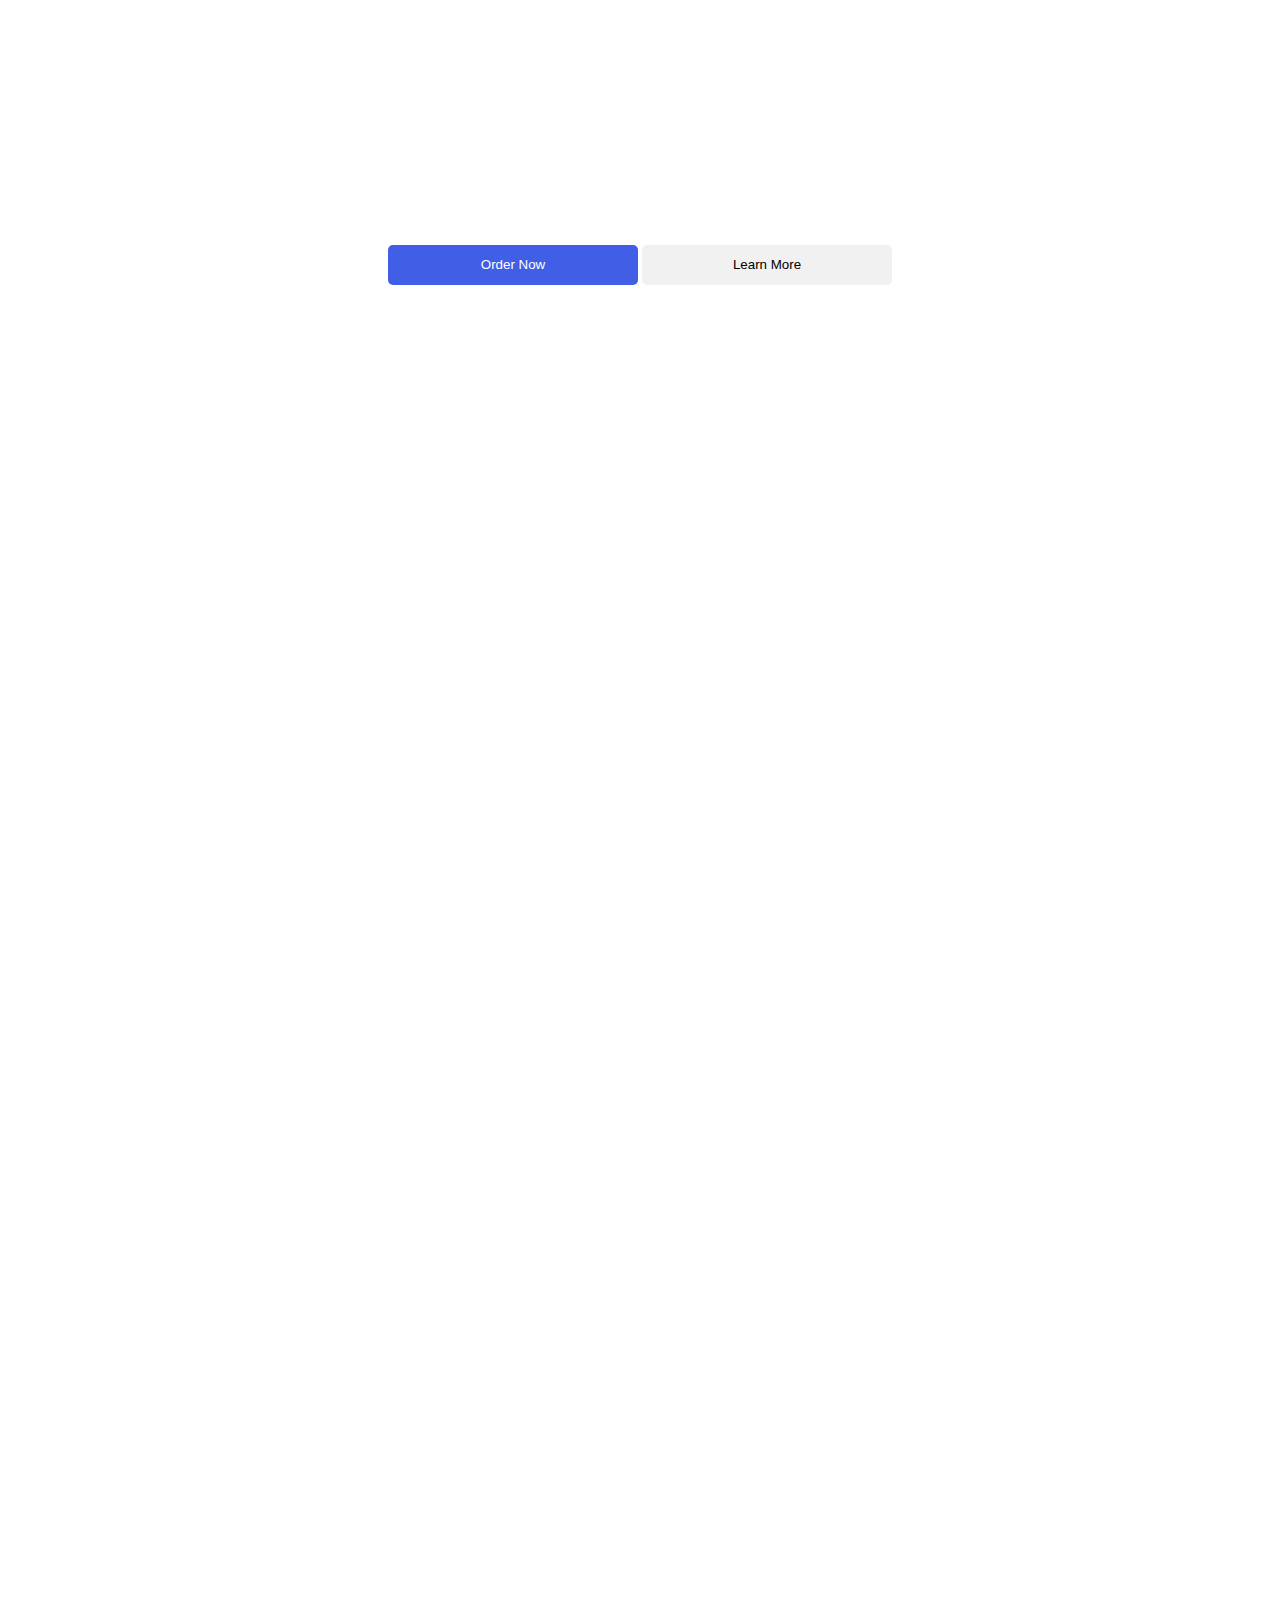
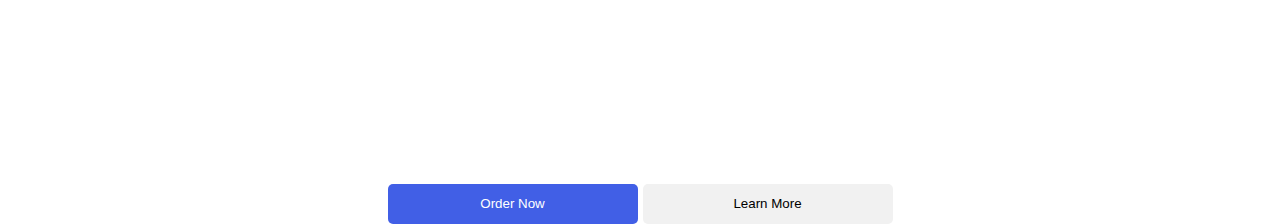
==== index.html @ 74f20c33 "Add files via upload" ====
<!DOCTYPE html>
<html lang="en">
<head>
    <meta charset="UTF-8">
    <meta name="viewport" content="width=device-width, initial-scale=1.0">
    <title>Tesla</title>
    <link rel="stylesheet" href="style.css">
</head>
<body>
    <div class="section1">
        <header>
            <div class="content-head">
                <div class="logo-div">
                    <a href="index.html"><img class="logo" src="images/logo-white.png" alt=""></a>
                </div>
                <div class="h">
                    <h3>Vehicles</h3>
                    <h3>Energy</h3>
                    <h3>Charging</h3>
                    <h3>Discover</h3>
                    <h3>Shop</h3>
                </div>
                <div class="icons">
                    <img src="images/globe.png" alt="">
                    <img src="images/interrogation.png" alt="">
                    <img src="images/circle-user (1).png" alt="">
                </div>
            </div>
            <div class="fixed">
                <img class="comm" src="images/message.png" alt="">
            </div>
        </header>

        <div class="container">
            <h1 class="h1-c">Model Y</h1>
            <h2 class="h2-c">Starting at $41,490</h2>
            <h3 class="h3-c">After $7,500 Federal Tax Credit</h3>
            <div class="btns-1">
                <button class="order-1">Order Now</button>
                <button class="learn-1">Learn More</button>
            </div>
        </div>
    </div>

    <div class="section2">
        <div class="s2">
            <h1>Model 3</h1>
            <h2>$299/mo Leasing With $1,000 Down</h2>
        </div>
        <div class="btn-2">
            <button class="order-2">Order Now</button>
            <button class="learn-2">Learn More</button>
        </div>
    </div>

    <div class="section3">
        <div>

        </div>
    </div>
</html>
---- style.css ----
@import url('https://fonts.googleapis.com/css2?family=Nunito+Sans:ital,opsz,wght@0,6..12,200..1000;1,6..12,200..1000&display=swap');
body  {
    background-size: cover;
    color: white; 
}
.section1{
    z-index: 1;
    background:url(https://digitalassets.tesla.com/tesla-contents/image/upload/f_auto,q_auto/Homepage-Model-Y-2-Hero-Desktop-APAC-LHD.png) ;
    background-size: cover;
    height: 100vh;
    background-repeat: no-repeat;
    font-family: "Nunito Sans", sans-serif;
    color: white;
    padding: 0;
    margin: -8px;
}
.section2 {
    z-index: 2;
    background:url(images/model-3.avif) ;
    background-size: cover;
    height: 100vh;
    background-repeat: no-repeat;
    font-family: "Nunito Sans", sans-serif;
    color: white;
    padding: 0;
    margin: -8px;
    
}


.content-head {
    display: flex;
    height: 70px;
    width: 100%;
}


.logo-div {
    justify-content: flex-start;
    align-self: flex-start;
    z-index: 30;
    margin-top: 24px;
    margin-left: 30px;
    display: flex;
}


.logo {
    width: 150px;   
    filter: brightness(200%);
}


.h {
    z-index: 20;
    cursor: pointer;
    width:60%;
    justify-content: center;
    margin-right: 30px;
    color: white;
    display: flex;
    margin: auto;
    gap: 40px;
    margin-right: -20px;
    flex-direction: row;
}


.h h3 {
    font-weight: 700;
}


.icons {
    display: flex;
    cursor: pointer;
    margin: auto;
    z-index: 10;
    gap: 20px;
    justify-content: flex-end;
    align-self: flex-end;
    margin-right: 30px;
}

.container {
    justify-content: center;
    align-items:center ;
    display: flex;
    margin: auto;
    flex-direction: column;
    gap:5px
}


.h1-c {
    z-index: 10;
    font-size: 70px;
    margin-top: -0px;
}


.h2-c {
    z-index: 11;
    margin-top: -60px;
}


.h3-c {
    z-index: 12;
    margin-top: -20px;
}


.order-1 {
    width: 250px;
    height: 40px;
    background-color: rgb(65, 95, 230);
    border: none;
    outline: none;
    color: white;
    cursor: pointer;
    border-radius: 5px;
}
.order-1:hover {
    filter: brightness(90%);
    transition: filter 0.3s;
}


.learn-1 {
    width: 250px;
    height: 40px;
    border: none;
    outline: none;
    color: black;
    background-color: rgb(241, 241, 241);
    cursor: pointer;
    border-radius: 5px;
}
.learn-1:hover {
    filter: brightness(90%);
    transition: filter 0.3s;
}

.fixed {
    display:flex;
    position: fixed;
    background-color: rgb(120, 122, 125);
    border-radius: 5px;
    width: 50px;
    height: 40px;
    justify-content: flex-end;
    align-items: flex-end;
    align-self: flex-end;
    display: flex;
    margin-left: 1840px;
    margin-top: 820px;
}
.comm{
    display: flex;
    margin: auto;
    padding-top: 2px;
    width: 30px;
    filter: brightness(200%);
    z-index: 100;
    justify-content: flex-end;
    align-items: flex-end;

}

.s2 {
    display: flex;
    flex-direction: column;
   
    text-align: center;
    padding:60px;
}
.s2 h1{
    font-size: 70px;
    z-index: 20;
}
.s2 h2 {
    margin-top: -40px;
    z-index: 25;
    text-decoration: underline;
}


.btn-2 {
    display: flex;
    margin: auto;
    gap: 5px;
    margin-top: 570px;
    justify-content: center;
    align-items: center;
    
}
.order-2 {
    width: 250px;
    height: 40px;
    background-color: rgb(65, 95, 230);
    border: none;
    outline: none;
    color: white;
    cursor: pointer;
    border-radius: 5px;
}
.order-2:hover {
    filter: brightness(90%);
    transition: filter 0.3s;
}


.learn-2 {
    width: 250px;
    height: 40px;
    border: none;
    outline: none;
    color: black;
    background-color: rgb(241, 241, 241);
    cursor: pointer;
    border-radius: 5px;
}
.learn-2:hover {
    filter: brightness(90%);
    transition: filter 0.3s;
}
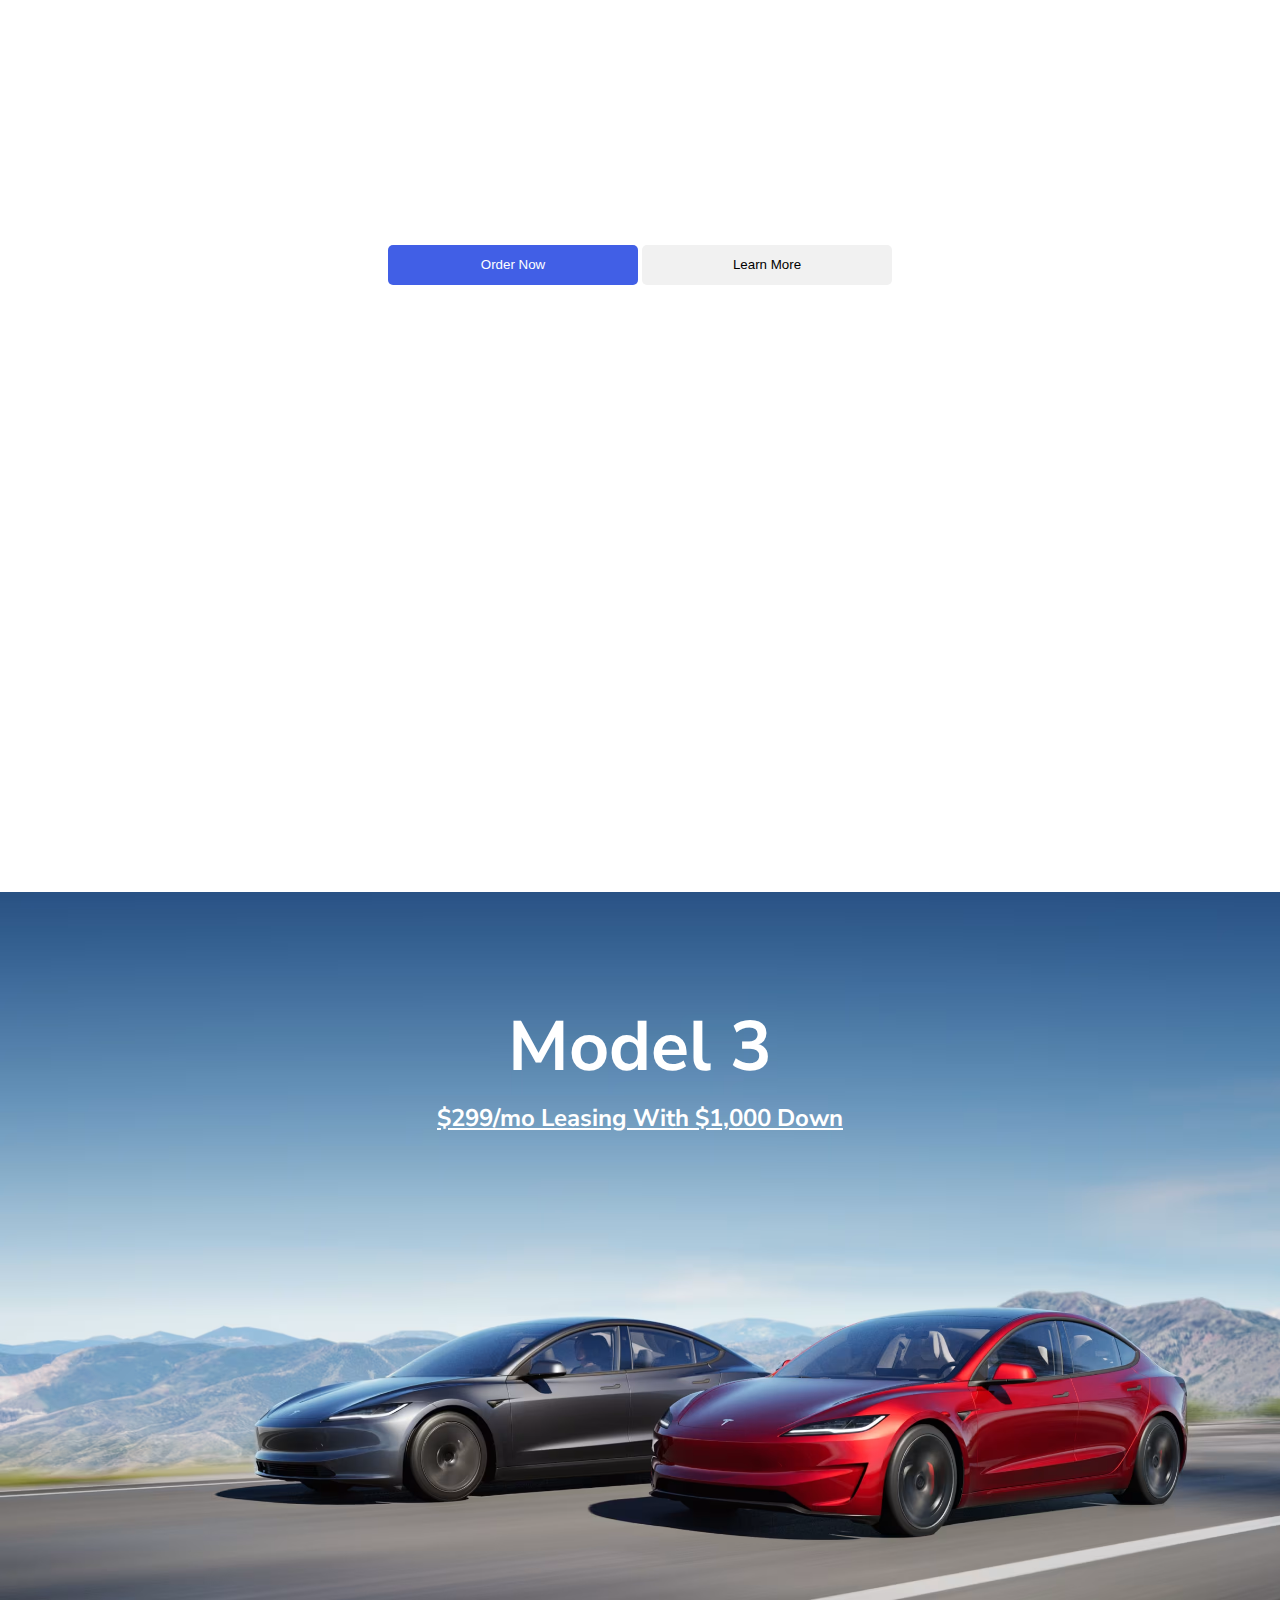
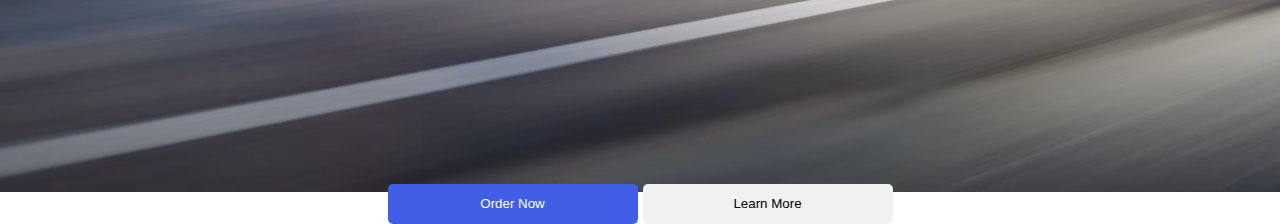
==== commit 9ecdc8e2: "Add files via upload" ====
--- a/index.html
+++ b/index.html
@@ -11,7 +11,7 @@
         <header>
             <div class="content-head">
                 <div class="logo-div">
-                    <a href="index.html"><img class="logo" src="images/logo-white.png" alt=""></a>
+                    <a href="index.html"><img class="logo" src="logo-white.png" alt=""></a>
                 </div>
                 <div class="h">
                     <h3>Vehicles</h3>
@@ -21,13 +21,13 @@
                     <h3>Shop</h3>
                 </div>
                 <div class="icons">
-                    <img src="images/globe.png" alt="">
-                    <img src="images/interrogation.png" alt="">
-                    <img src="images/circle-user (1).png" alt="">
+                    <img src="globe.png" alt="">
+                    <img src="interrogation.png" alt="">
+                    <img src="circle-user (1).png" alt="">
                 </div>
             </div>
             <div class="fixed">
-                <img class="comm" src="images/message.png" alt="">
+                <img class="comm" src="message.png" alt="">
             </div>
         </header>
 
--- a/style.css
+++ b/style.css
@@ -17,7 +17,7 @@
 }
 .section2 {
     z-index: 2;
-    background:url(images/model-3.avif) ;
+    background:url(model-3.avif) ;
     background-size: cover;
     height: 100vh;
     background-repeat: no-repeat;
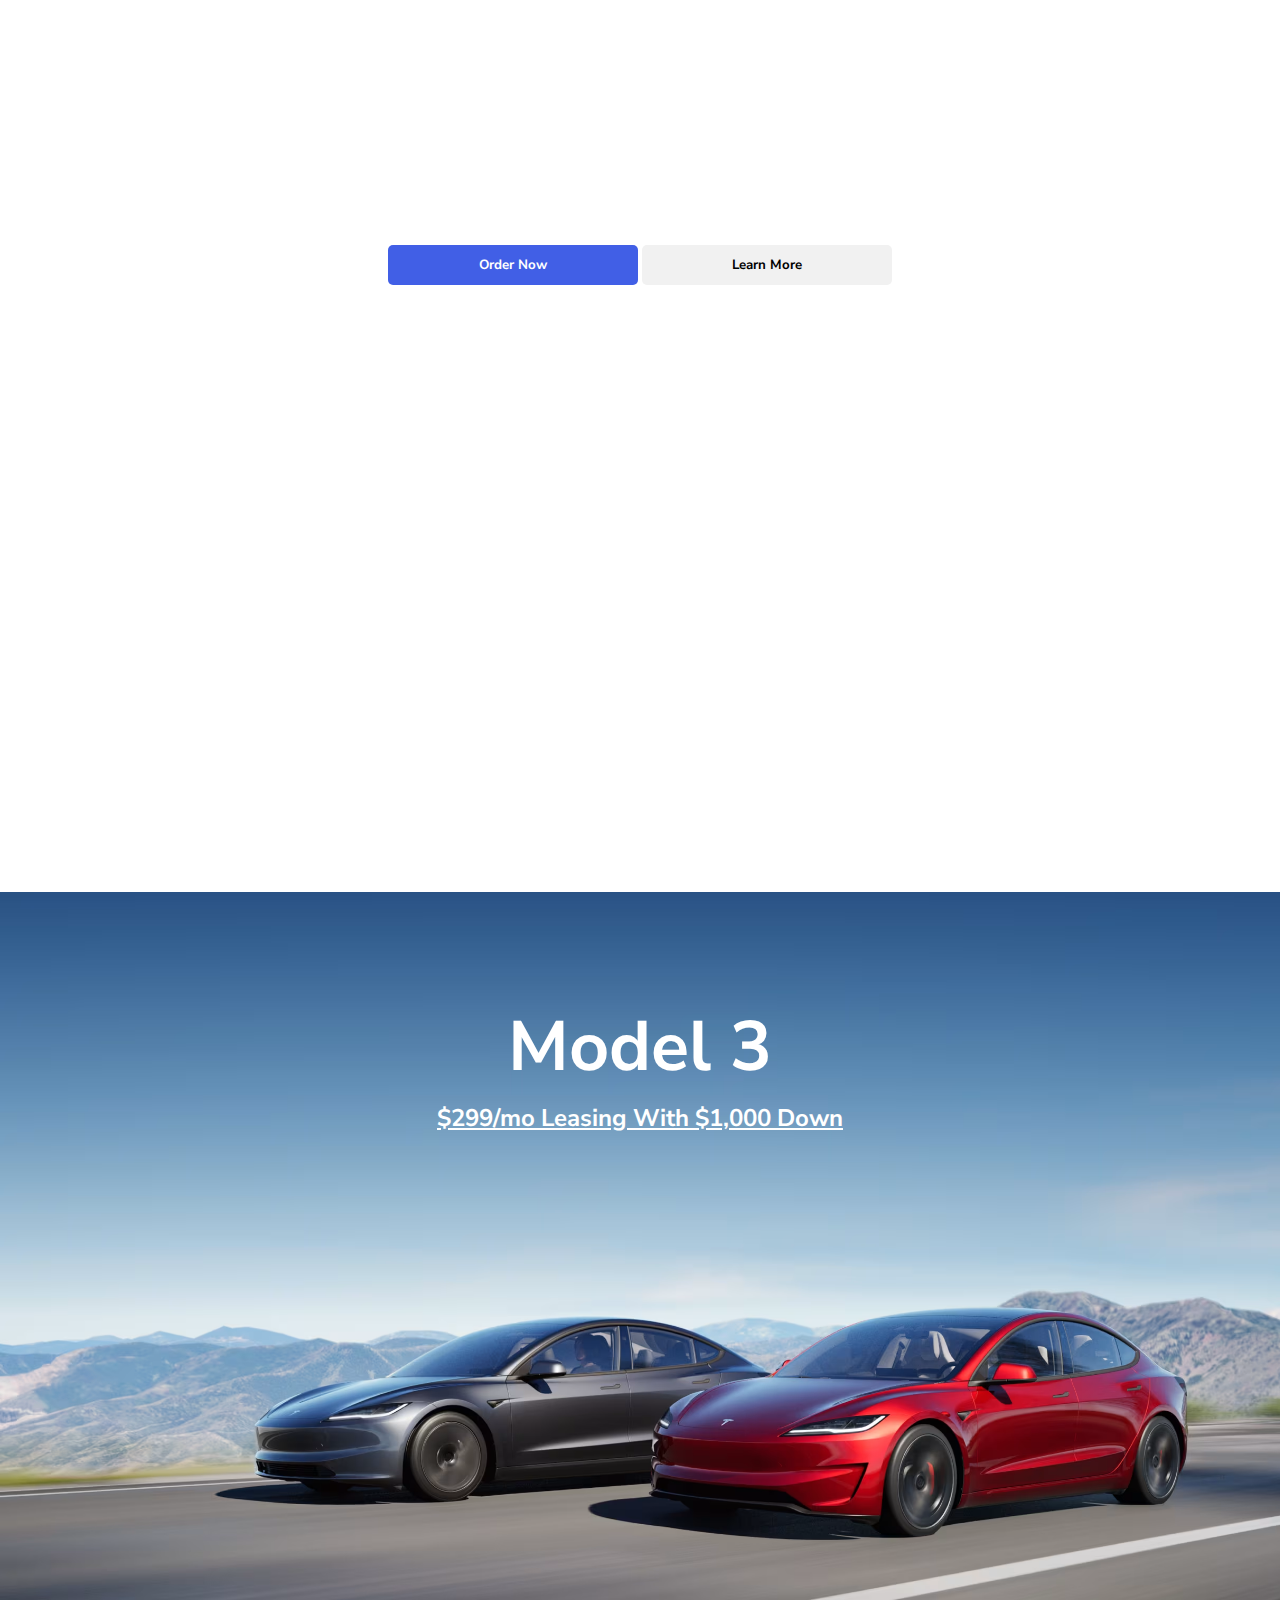
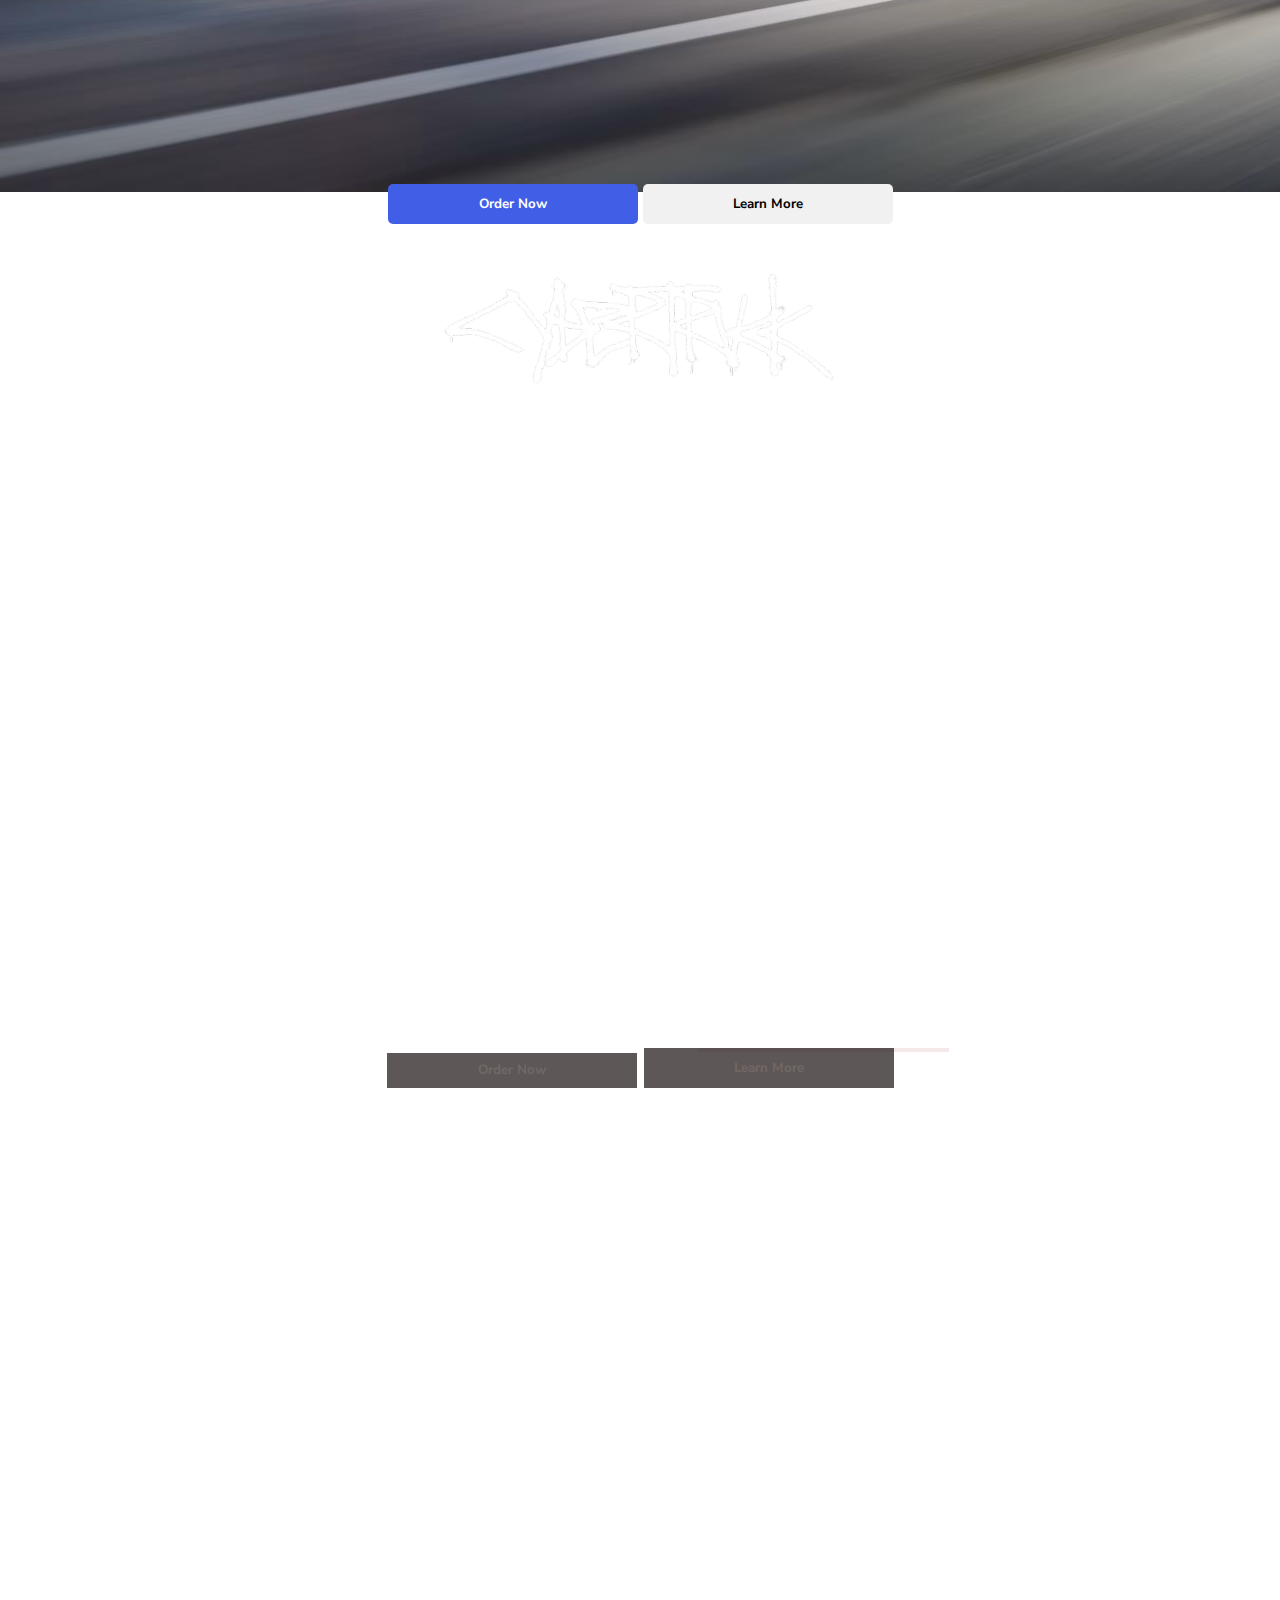
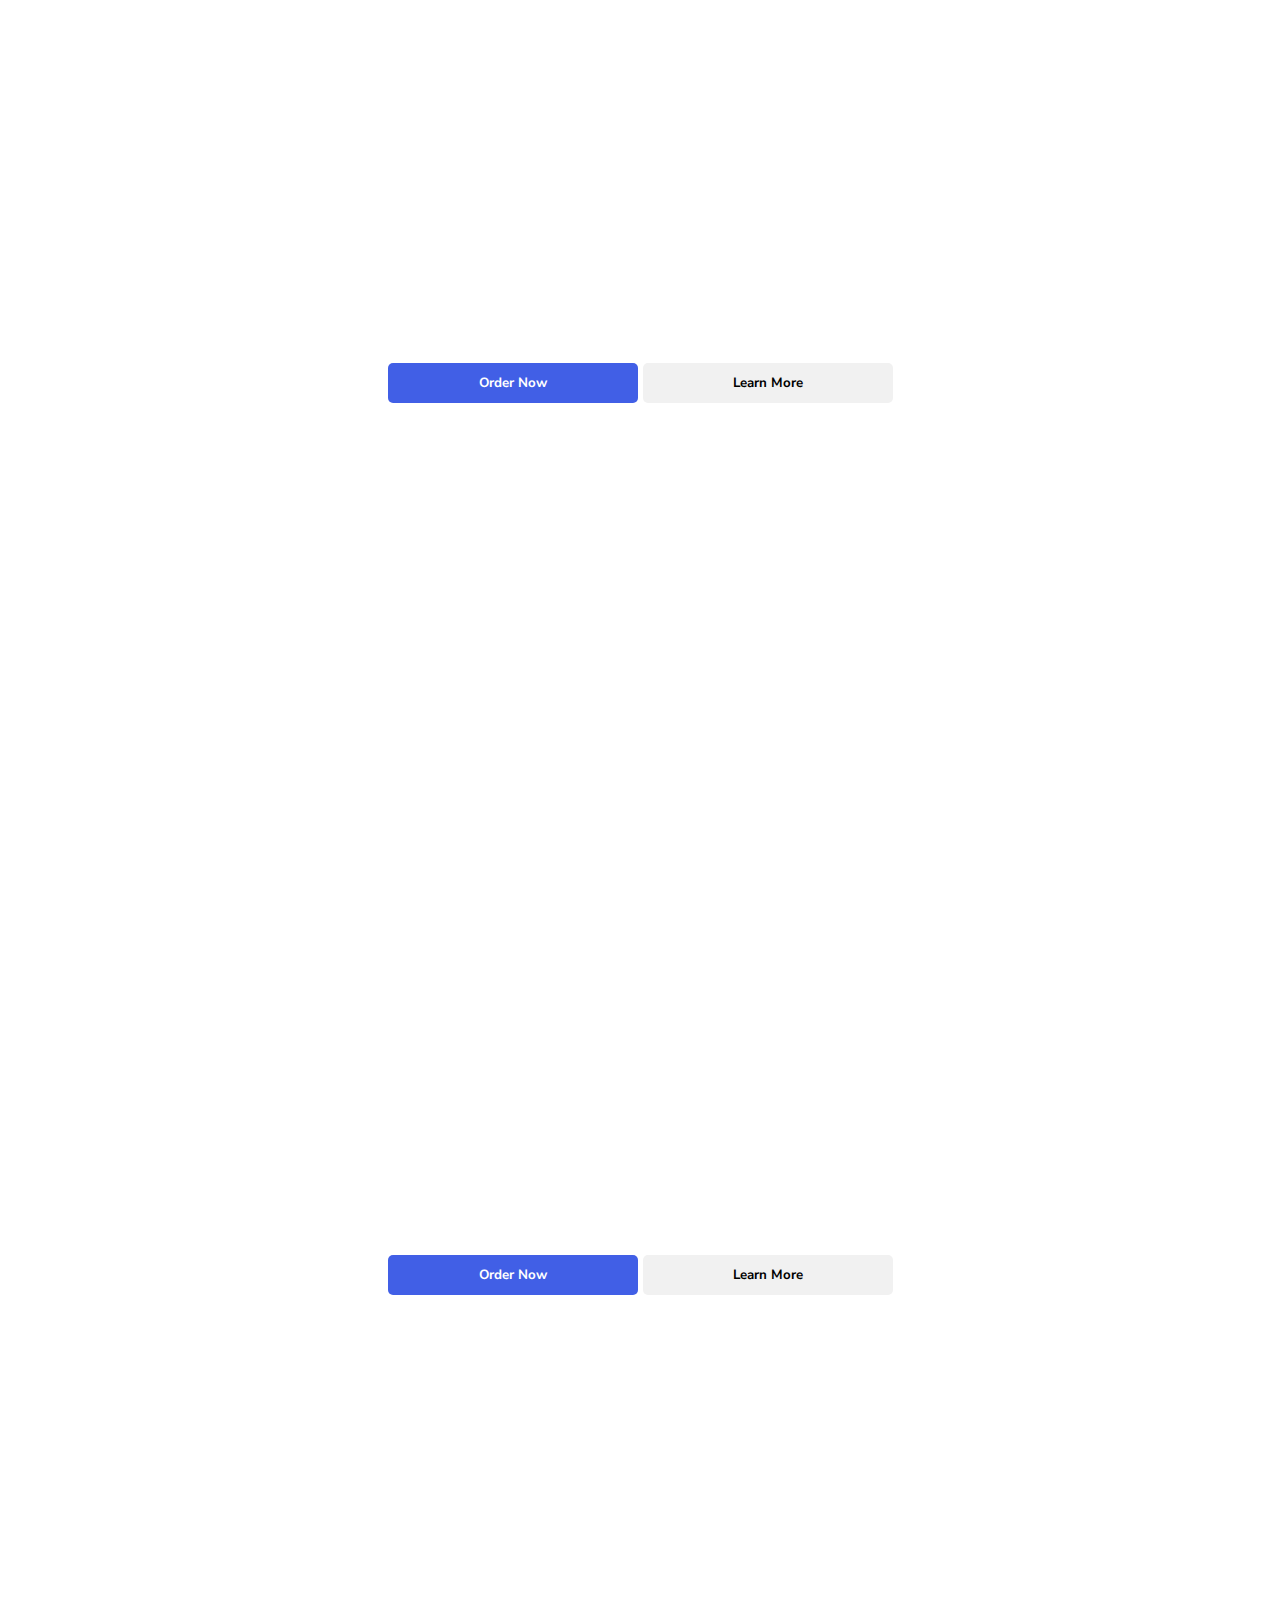
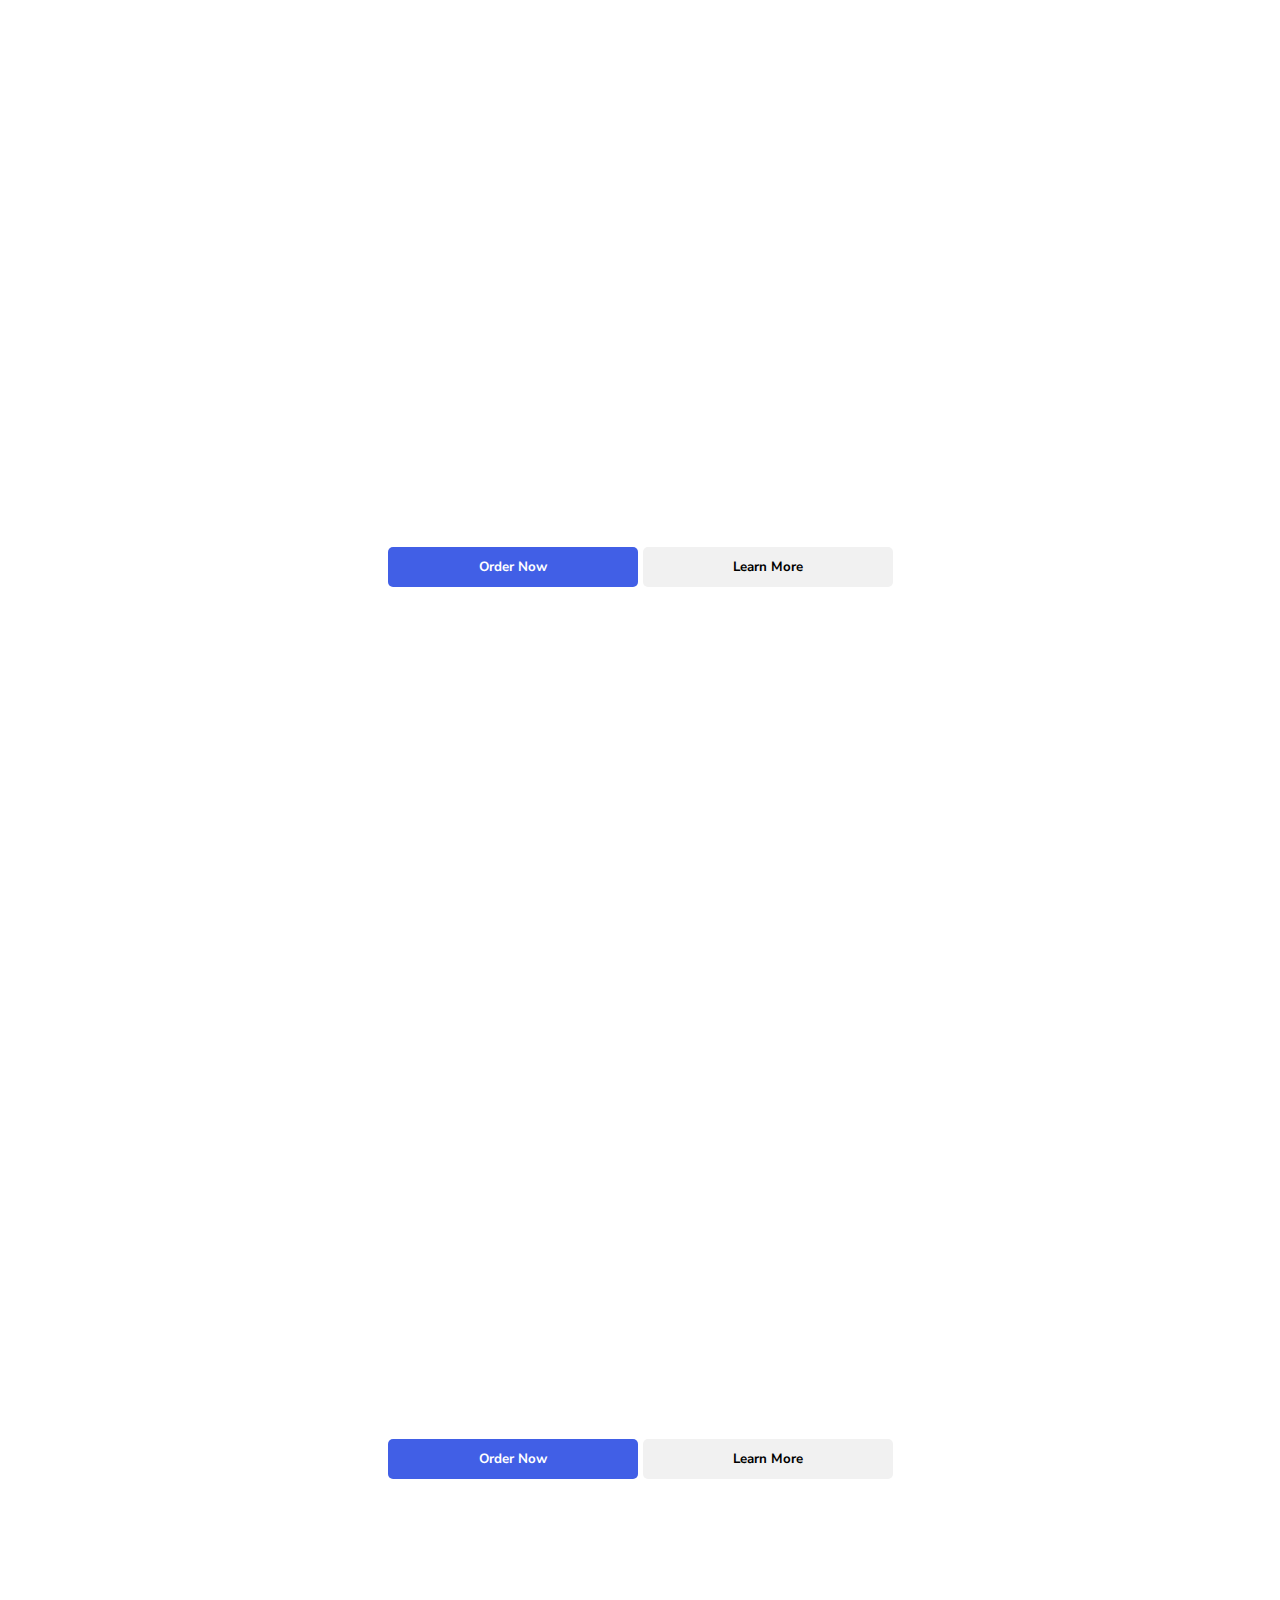
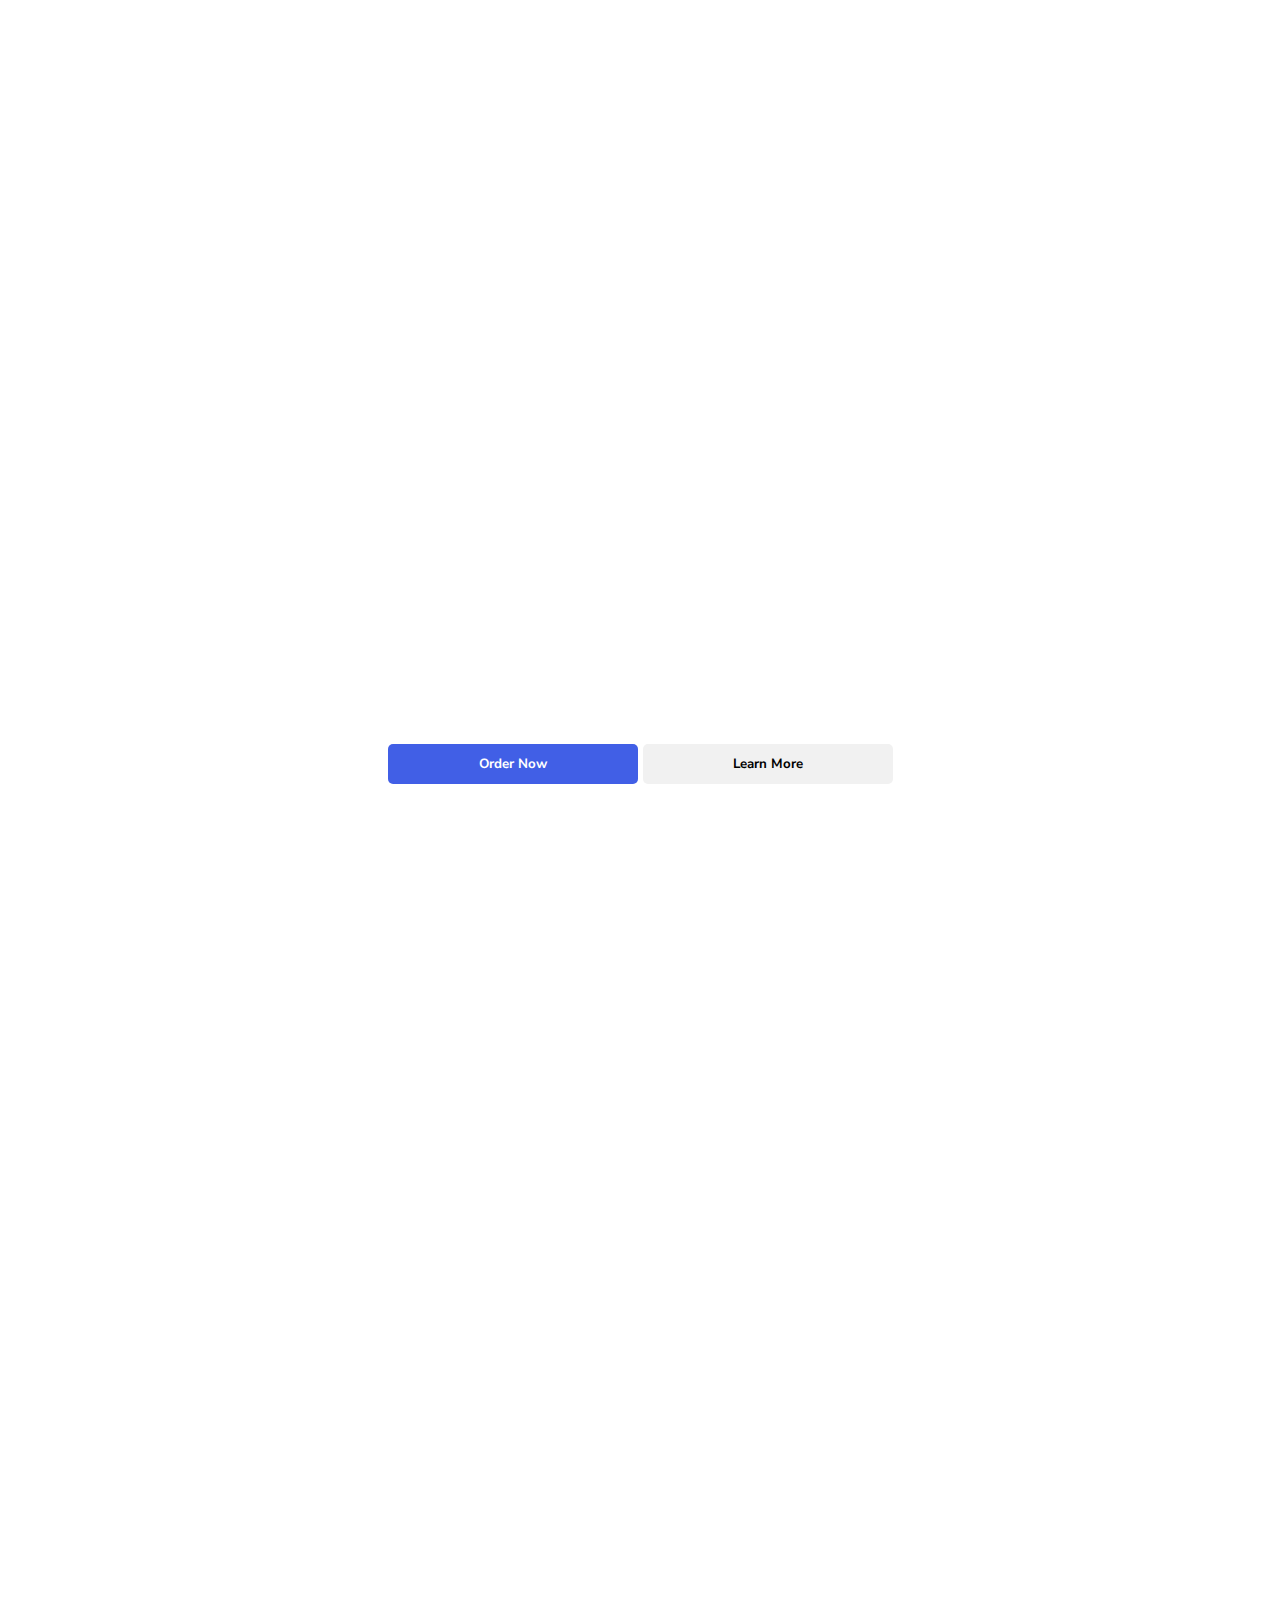
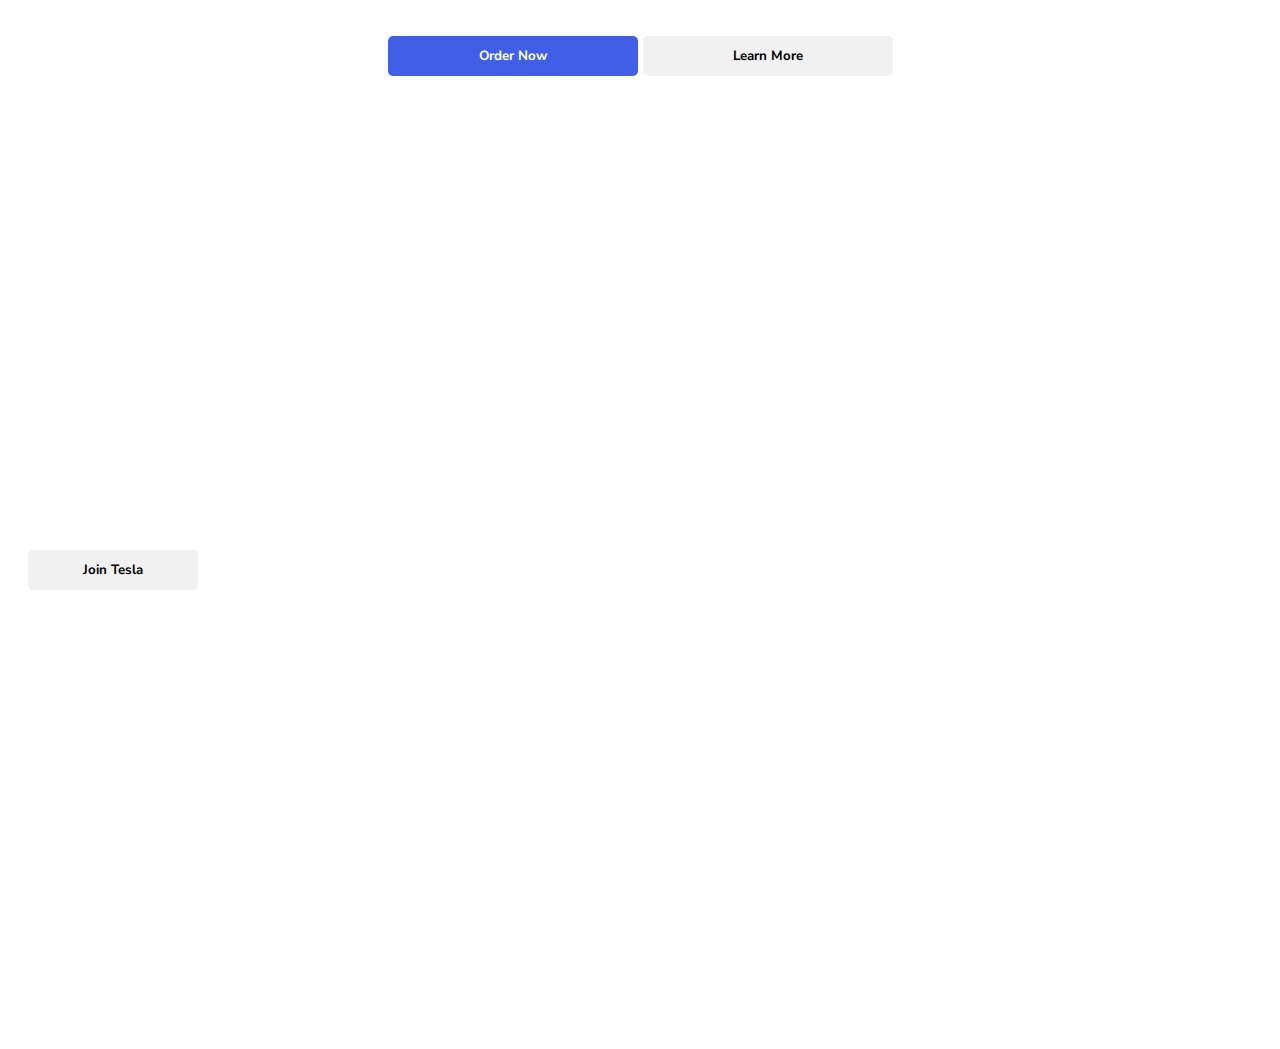
==== commit b1b3c216: "Add files via upload" ====
--- a/index.html
+++ b/index.html
@@ -54,8 +54,97 @@
     </div>
 
     <div class="section3">
-        <div>
+        <div class="s3">
+            <img class="cyber" src="Tesla_Cybertruck-Logo.wine.png" alt="">
+            <h2>$7,500 Federal Tax Credit at Purchase</h2>
+        </div>
+        <div class="stars1">
+            <img class="star" src="star.png" alt="">
+            <h4>Pverall NHTSA Safety Rating</h4>
+        </div>
+        <div class="btn-3">
+            <button class="order-3">Order Now</button>
+            <button class="learn-3">Learn More</button>
+        </div>
+        <div class="order-3-1"> </div>
+    </div>
 
+    <div class="section4">
+        <div class="s4">
+            <h1>Model X</h1>
+            <h2>Free Supercharging Included</h2>
+        </div>
+        <div class="btn-4">
+            <button class="order-4">Order Now</button>
+            <button class="learn-4">Learn More</button>
         </div>
     </div>
+
+    <div class="section5">
+        <div class="s5">
+            <h1>Model S</h1>
+            <h2>Free Supercharging Included</h2>
+        </div>
+        <div class="btn-5">
+            <button class="order-5">Order Now</button>
+            <button class="learn-5">Learn More</button>
+        </div>
+    </div>
+
+    <div class="section6">
+        <div class="s6">
+            <h1>Solar Panels</h1>
+            <h2>Shedule a Virtual Consultation</h2>
+        </div>
+        <div class="btn-6">
+            <button class="order-6">Order Now</button>
+            <button class="learn-6">Learn More</button>
+        </div>
+    </div>
+
+    <div class="section7">
+        <div class="s7">
+            <h1>Solar Roof</h1>
+            <h2>Produce Clean energy From Your Roof</h2>
+        </div>
+        <div class="btn-7">
+            <button class="order-7">Order Now</button>
+            <button class="learn-7">Learn More</button>
+        </div>
+    </div>
+
+    <div class="section8">
+        <div class="s8">
+            <h1>Powerwall</h1>
+        </div>
+        <div class="btn-8">
+            <button class="order-8">Order Now</button>
+            <button class="learn-8">Learn More</button>
+        </div>
+    </div>
+    </div>
+
+    <div class="section9">
+        <div class="s9">
+            <h1>Accessories</h1>
+        </div>
+        <div class="btn-9">
+            <button class="order-9">Order Now</button>
+            <button class="learn-9">Learn More</button>
+        </div>
+    </div>
+    </div>
+    
+    <div class="section10">
+        <video autoplay muted loop  class="video" src="https://digitalassets.tesla.com/tesla-contents/video/upload/f_auto,q_auto:best/Homepage-We-Are-Tesla-Desktop.mp4" type="video/mp4"></video>
+        <div class="s10">
+            <h1>We are tesla</h1>
+        </div>
+        <div class="btn-10">
+            <button class="learn-10">Join Tesla</button>
+        </div>
+    </div>
+    </div>
+
+    <div></div>
 </html>--- a/style.css
+++ b/style.css
@@ -27,15 +27,103 @@
     margin: -8px;
     
 }
+.section3 {
+    z-index: 3;
+    background:url(https://digitalassets.tesla.com/tesla-contents/image/upload/f_auto,q_auto/Homepage-Cybertruck-Desktop-v3.png) ;
+    background-size: cover;
+    height: 100vh;
+    background-repeat: no-repeat;
+    font-family: "Nunito Sans", sans-serif;
+    color: white;
+    padding: 0;
+    margin: -8px;
+}
+.section4 {
+    z-index: 4;
+    background:url(https://digitalassets.tesla.com/tesla-contents/image/upload/f_auto,q_auto/Homepage-Model-X-Desktop-US.png) ;
+    background-size: cover;
+    height: 100vh;
+    background-repeat: no-repeat;
+    font-family: "Nunito Sans", sans-serif;
+    color: white;
+    padding: 0;
+    margin: -8px;
+}
+.section5 {
+    z-index: 5;
+    background:url(https://digitalassets.tesla.com/tesla-contents/image/upload/f_auto,q_auto/Homepage-Model-S-Desktop-US.png) ;
+    background-size: cover;
+    height: 100vh;
+    background-repeat: no-repeat;
+    font-family: "Nunito Sans", sans-serif;
+    color: white;
+    padding: 0;
+    margin: -8px;
+}
+.section6 {
+    z-index: 6;
+    background:url(https://digitalassets.tesla.com/tesla-contents/image/upload/f_auto,q_auto/Homepage-SolarPanels-01-Desktop) ;
+    background-size: cover;
+    height: 100vh;
+    background-repeat: no-repeat;
+    font-family: "Nunito Sans", sans-serif;
+    color: white;
+    padding: 0;
+    margin: -8px;
+}
+.section7 {
+    z-index: 7;
+    background:url(https://digitalassets.tesla.com/tesla-contents/image/upload/f_auto,q_auto/Homepage-SolarRoof-Desktop-US.png) ;
+    background-size: cover;
+    height: 100vh;
+    background-repeat: no-repeat;
+    font-family: "Nunito Sans", sans-serif;
+    color: white;
+    padding: 0;
+    margin: -8px;
+}
+.section8 {
+    z-index: 8;
+    background:url(https://digitalassets.tesla.com/tesla-contents/image/upload/f_auto,q_auto/Homepage-Powerwall-Desktop-US.png) ;
+    background-size: cover;
+    height: 100vh;
+    background-repeat: no-repeat;
+    font-family: "Nunito Sans", sans-serif;
+    color: white;
+    padding: 0;
+    margin: -8px;
+}
+.section9 {
+    z-index: 9;
+    background:url(https://digitalassets.tesla.com/tesla-contents/image/upload/f_auto,q_auto/Homepage-Accessories-Desktop-US.png) ;
+    background-size: cover;
+    height: 100vh;
+    background-repeat: no-repeat;
+    font-family: "Nunito Sans", sans-serif;
+    color: white;
+    padding: 0;
+    margin: -8px;
+}
+
+video {
+    z-index: -1;
+    background-size: cover;
+    height: 112.5vh;
+    background-repeat: no-repeat;
+    font-family: "Nunito Sans", sans-serif;
+    color: white;
+    padding: 0;
+    margin: -9px;
+    margin-top: 8px;
+}
 
 
 .content-head {
     display: flex;
     height: 70px;
-    width: 100%;
-}
-
-
+    width: 100%
+}
+    
 .logo-div {
     justify-content: flex-start;
     align-self: flex-start;
@@ -111,7 +199,6 @@
     margin-top: -20px;
 }
 
-
 .order-1 {
     width: 250px;
     height: 40px;
@@ -121,6 +208,8 @@
     color: white;
     cursor: pointer;
     border-radius: 5px;
+    font-family: "Nunito Sans", sans-serif;
+    font-weight: 700;
 }
 .order-1:hover {
     filter: brightness(90%);
@@ -137,6 +226,8 @@
     background-color: rgb(241, 241, 241);
     cursor: pointer;
     border-radius: 5px;
+    font-family: "Nunito Sans", sans-serif;
+    font-weight: 700;
 }
 .learn-1:hover {
     filter: brightness(90%);
@@ -205,6 +296,8 @@
     color: white;
     cursor: pointer;
     border-radius: 5px;
+    font-family: "Nunito Sans", sans-serif;
+    font-weight: 700;
 }
 .order-2:hover {
     filter: brightness(90%);
@@ -221,8 +314,467 @@
     background-color: rgb(241, 241, 241);
     cursor: pointer;
     border-radius: 5px;
+    font-family: "Nunito Sans", sans-serif;
+    font-weight: 700;
 }
 .learn-2:hover {
     filter: brightness(90%);
     transition: filter 0.3s;
+}
+
+
+.s3{
+    display: flex;
+    flex-direction: column;
+    justify-content: center;
+    margin: auto;
+    text-align: center;
+    padding-top: 90px;
+}
+.cyber {
+    width: 400px;
+    justify-content: center;
+    align-self: center;
+    display: flex;
+}
+
+.star {
+    width: 150px;
+    filter: brightness(200%);
+}
+.stars1 {
+    display: flex;
+    flex-direction: column;
+    margin: auto;
+    z-index: 33;
+    padding-top: 500px;
+    justify-content: center;
+    align-items: center;
+}
+.btn-3 {
+    justify-content: center;
+    display: flex;
+    margin: auto;
+    gap: 7px;
+}
+.order-3-1 {
+    width: 250px;
+    height: 4px;
+    background-color: rgb(239, 224, 222, .7);
+    z-index: 50;
+    margin-top: -40px;
+    margin-left: 699px;
+    display: flex;
+
+}
+.order-3 {
+    z-index: 40;
+    width: 250px;
+    height: 35px;
+    margin-top: 5px;
+    background-color: rgb(25, 16, 15, .7);
+    border: none;
+    outline: none;
+    color: rgb(113, 104, 102);
+    cursor: pointer;
+    font-family: "Nunito Sans", sans-serif;
+    font-weight: 700;
+}
+.order-3:hover {
+    filter: brightness(100%);
+    transition:all 0.6s;
+    background-color: rgb(239, 224, 222);
+    color: rgb(147, 132, 132);
+}
+
+
+.learn-3 {
+    width: 250px;
+    height: 40px;
+    border: none;
+    outline: none;
+    color: rgb(113, 104, 102);
+    background-color: rgb(25, 16, 15, .7);
+    cursor: pointer;
+    font-family: "Nunito Sans", sans-serif;
+    font-weight: 700;
+}
+.learn-3:hover {
+    filter: brightness(100%);
+    transition:all 0.6s;
+    background-color: rgb(239, 224, 222);
+    color: rgb(147, 132, 132);
+}
+.s4{
+    display: flex;
+    flex-direction: column;
+    margin: auto;
+    text-align: center;
+    padding-top: 50px;
+}
+.s4 h1 {
+    font-size: 70px;
+}
+.s4 h2 {
+    margin-top: -65px;
+}
+
+.order-4 {
+    width: 250px;
+    height: 40px;
+    background-color: rgb(65, 95, 230);
+    border: none;
+    outline: none;
+    color: white;
+    cursor: pointer;
+    border-radius: 5px;
+    font-family: "Nunito Sans", sans-serif;
+    font-weight: 700;
+}
+.order-4:hover {
+    filter: brightness(90%);
+    transition: filter 0.3s;
+}
+
+.btn-4 {
+    display: flex;
+    margin: auto;
+    gap: 5px;
+    margin-top: 660px;
+    justify-content: center;
+    align-items: center;
+    
+}
+.learn-4 {
+    width: 250px;
+    height: 40px;
+    border: none;
+    outline: none;
+    color: black;
+    background-color: rgb(241, 241, 241);
+    cursor: pointer;
+    border-radius: 5px;
+    font-family: "Nunito Sans", sans-serif;
+    font-weight: 700;
+}
+.learn-4:hover {
+    filter: brightness(90%);
+    transition: filter 0.3s;
+}
+
+
+.s5{
+    display: flex;
+    flex-direction: column;
+    margin: auto;
+    text-align: center;
+    padding-top: 50px;
+}
+.s5 h1 {
+    font-size: 70px;
+}
+.s5 h2 {
+    margin-top: -65px;
+}
+.order-5 {
+    width: 250px;
+    height: 40px;
+    background-color: rgb(65, 95, 230);
+    border: none;
+    outline: none;
+    color: white;
+    cursor: pointer;
+    border-radius: 5px;
+    font-family: "Nunito Sans", sans-serif;
+    font-weight: 700;
+}
+.order-5:hover {
+    filter: brightness(90%);
+    transition: filter 0.3s;
+}
+
+.btn-5 {
+    display: flex;
+    margin: auto;
+    gap: 5px;
+    margin-top: 660px;
+    justify-content: center;
+    align-items: center;
+    
+}
+.learn-5 {
+    width: 250px;
+    height: 40px;
+    border: none;
+    outline: none;
+    color: black;
+    background-color: rgb(241, 241, 241);
+    cursor: pointer;
+    border-radius: 5px;
+    font-family: "Nunito Sans", sans-serif;
+    font-weight: 700;
+}
+.learn-5:hover {
+    filter: brightness(90%);
+    transition: filter 0.3s;
+}
+
+
+.s6{
+    display: flex;
+    flex-direction: column;
+    margin: auto;
+    text-align: center;
+    padding-top: 50px;
+}
+.s6 h1 {
+    font-size: 70px;
+}
+.s6 h2 {
+    margin-top: -65px;
+    text-decoration: underline;
+    cursor: pointer;
+}
+.order-6 {
+    width: 250px;
+    height: 40px;
+    background-color: rgb(65, 95, 230);
+    border: none;
+    outline: none;
+    color: white;
+    cursor: pointer;
+    border-radius: 5px;
+    font-family: "Nunito Sans", sans-serif;
+    font-weight: 700;
+}
+.order-6:hover {
+    filter: brightness(90%);
+    transition: filter 0.3s;
+}
+
+.btn-6 {
+    display: flex;
+    margin: auto;
+    gap: 5px;
+    margin-top: 660px;
+    justify-content: center;
+    align-items: center;
+    
+}
+.learn-6{
+    width: 250px;
+    height: 40px;
+    border: none;
+    outline: none;
+    color: black;
+    background-color: rgb(241, 241, 241);
+    cursor: pointer;
+    border-radius: 5px;
+    font-family: "Nunito Sans", sans-serif;
+    font-weight: 700;
+}
+.learn-6:hover {
+    filter: brightness(90%);
+    transition: filter 0.3s;
+}
+
+.s7{
+    display: flex;
+    flex-direction: column;
+    margin: auto;
+    text-align: center;
+    padding-top: 50px;
+}
+.s7 h1 {
+    font-size: 70px;
+}
+.s7 h2 {
+    margin-top: -65px;
+}
+.order-7 {
+    width: 250px;
+    height: 40px;
+    background-color: rgb(65, 95, 230);
+    border: none;
+    outline: none;
+    color: white;
+    cursor: pointer;
+    border-radius: 5px;
+    font-family: "Nunito Sans", sans-serif;
+    font-weight: 700;
+}
+.order-7:hover {
+    filter: brightness(90%);
+    transition: filter 0.3s;
+}
+
+.btn-7 {
+    display: flex;
+    margin: auto;
+    gap: 5px;
+    margin-top: 660px;
+    justify-content: center;
+    align-items: center;
+    
+}
+.learn-7{
+    width: 250px;
+    height: 40px;
+    border: none;
+    outline: none;
+    color: black;
+    background-color: rgb(241, 241, 241);
+    cursor: pointer;
+    border-radius: 5px;
+    font-family: "Nunito Sans", sans-serif;
+    font-weight: 700;
+}
+.learn-7:hover {
+    filter: brightness(90%);
+    transition: filter 0.3s;
+}
+
+.s8{
+    display: flex;
+    flex-direction: column;
+    margin: auto;
+    text-align: center;
+    padding-top: 50px;
+}
+.s8 h1 {
+    font-size: 70px;
+}
+.order-8 {
+    width: 250px;
+    height: 40px;
+    background-color: rgb(65, 95, 230);
+    border: none;
+    outline: none;
+    color: white;
+    cursor: pointer;
+    border-radius: 5px;
+    font-family: "Nunito Sans", sans-serif;
+    font-weight: 700;
+}
+.order-8:hover {
+    filter: brightness(90%);
+    transition: filter 0.3s;
+}
+
+.btn-8 {
+    display: flex;
+    margin: auto;
+    gap: 5px;
+    margin-top: 660px;
+    justify-content: center;
+    align-items: center;
+    
+}
+.learn-8{
+    width: 250px;
+    height: 40px;
+    border: none;
+    outline: none;
+    color: black;
+    background-color: rgb(241, 241, 241);
+    cursor: pointer;
+    border-radius: 5px;
+    font-family: "Nunito Sans", sans-serif;
+    font-weight: 700;
+}
+.learn-8:hover {
+    filter: brightness(90%);
+    transition: filter 0.3s;
+}
+
+.s9{
+    display: flex;
+    flex-direction: column;
+    margin: auto;
+    text-align: center;
+    padding-top: 50px;
+}
+.s9 h1 {
+    font-size: 70px;
+}
+.order-9 {
+    width: 250px;
+    height: 40px;
+    background-color: rgb(65, 95, 230);
+    border: none;
+    outline: none;
+    color: white;
+    cursor: pointer;
+    border-radius: 5px;
+    font-family: "Nunito Sans", sans-serif;
+    font-weight: 700;
+}
+.order-9:hover {
+    filter: brightness(90%);
+    transition: filter 0.3s;
+}
+
+.btn-9 {
+    display: flex;
+    margin: auto;
+    gap: 5px;
+    margin-top: 660px;
+    justify-content: center;
+    align-items: center;
+    
+}
+.learn-9{
+    width: 250px;
+    height: 40px;
+    border: none;
+    outline: none;
+    color: black;
+    background-color: rgb(241, 241, 241);
+    cursor: pointer;
+    border-radius: 5px;
+    font-family: "Nunito Sans", sans-serif;
+    font-weight: 700;
+}
+.learn-9:hover {
+    filter: brightness(90%);
+    transition: filter 0.3s;
+}
+
+
+.s10{
+    display: flex;
+    z-index: 10;
+    margin-top: -600px;
+    text-align: center;
+    font-family: "Nunito Sans", sans-serif;
+    margin-left: 20px;
+}
+.s10 h1 {
+    font-size: 50px;
+}
+.btn-10 {
+    display: flex;
+    /* margin: auto; */
+    gap: 5px;
+    margin-top: -30px;
+    margin-left: 20px;
+    /* justify-content: center;
+    align-items: center; */
+    
+}
+.learn-10{
+    width: 170px;
+    height: 40px;
+    border: none;
+    outline: none;
+    color: black;
+    background-color: rgb(241, 241, 241);
+    cursor: pointer;
+    border-radius: 5px;
+    font-family: "Nunito Sans", sans-serif;
+    font-weight: 700;
+}
+.learn-10:hover {
+    filter: brightness(90%);
+    transition: filter 0.3s;
 }